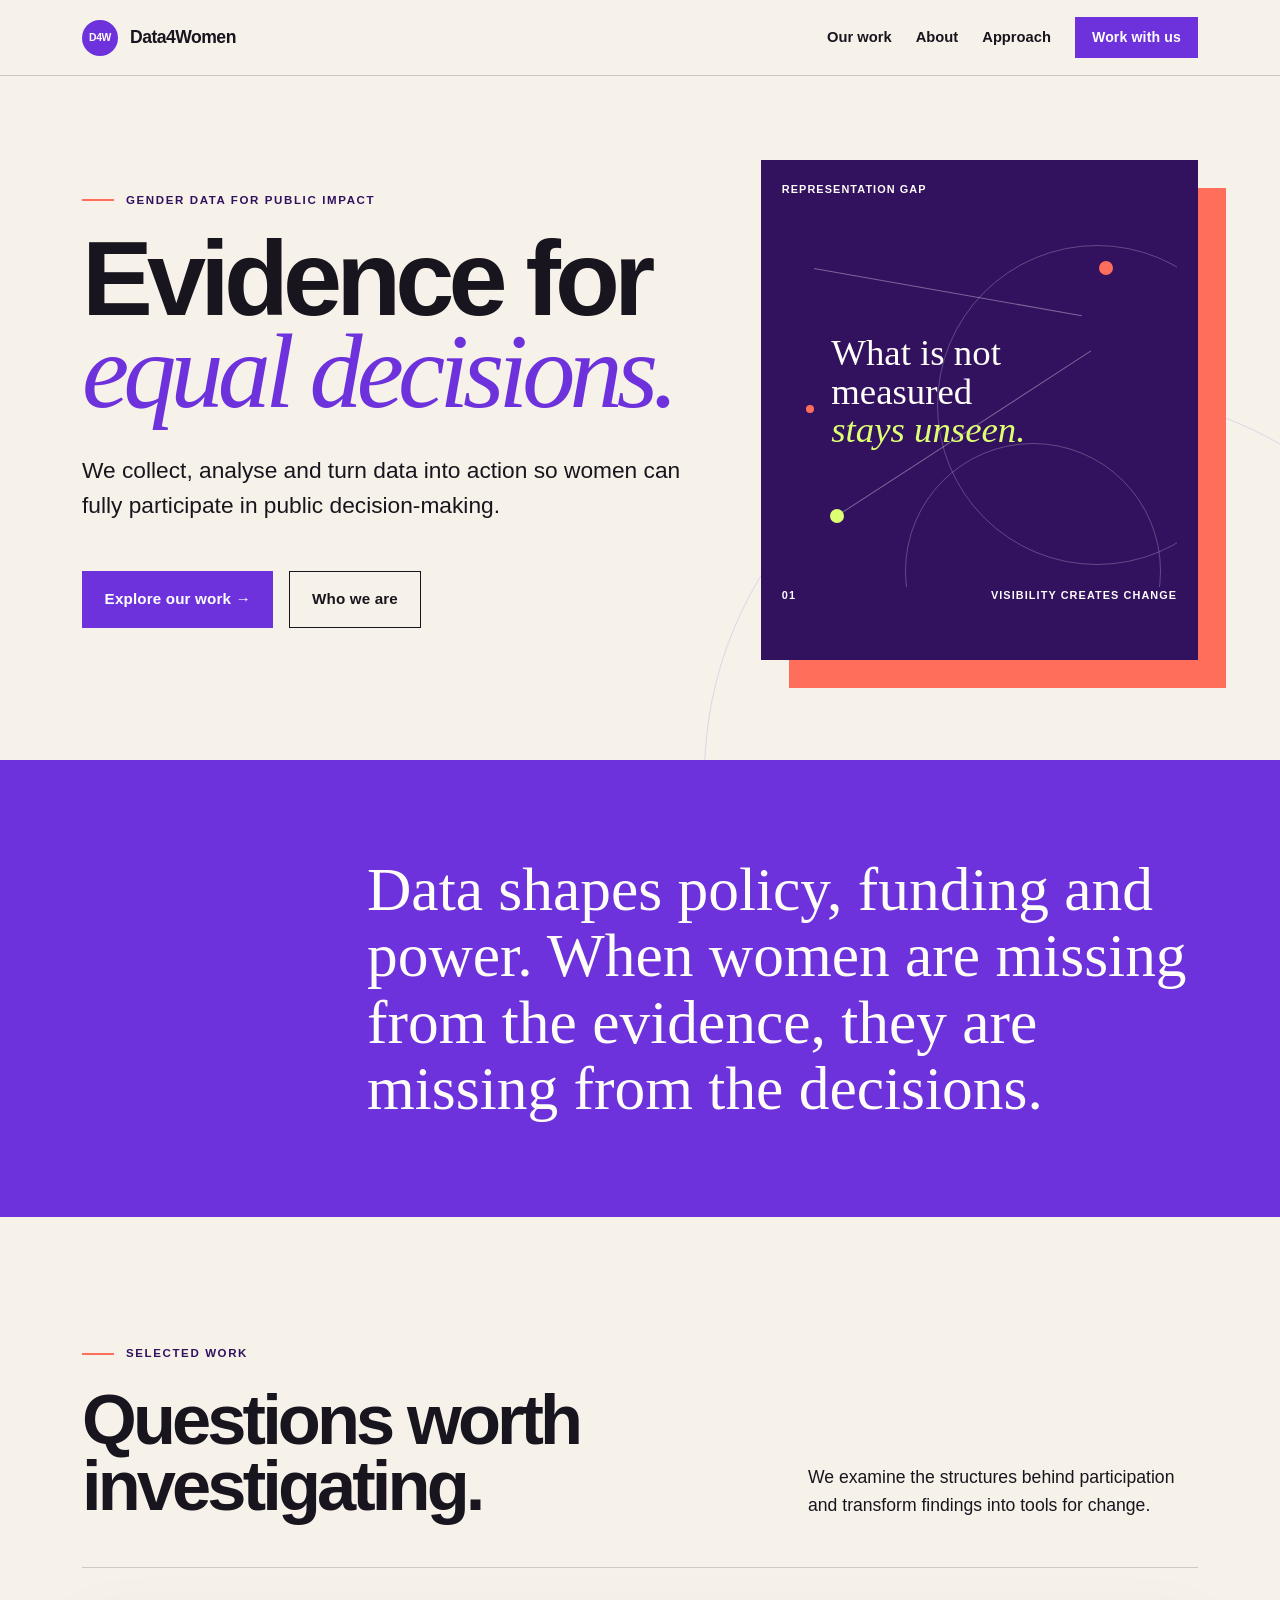
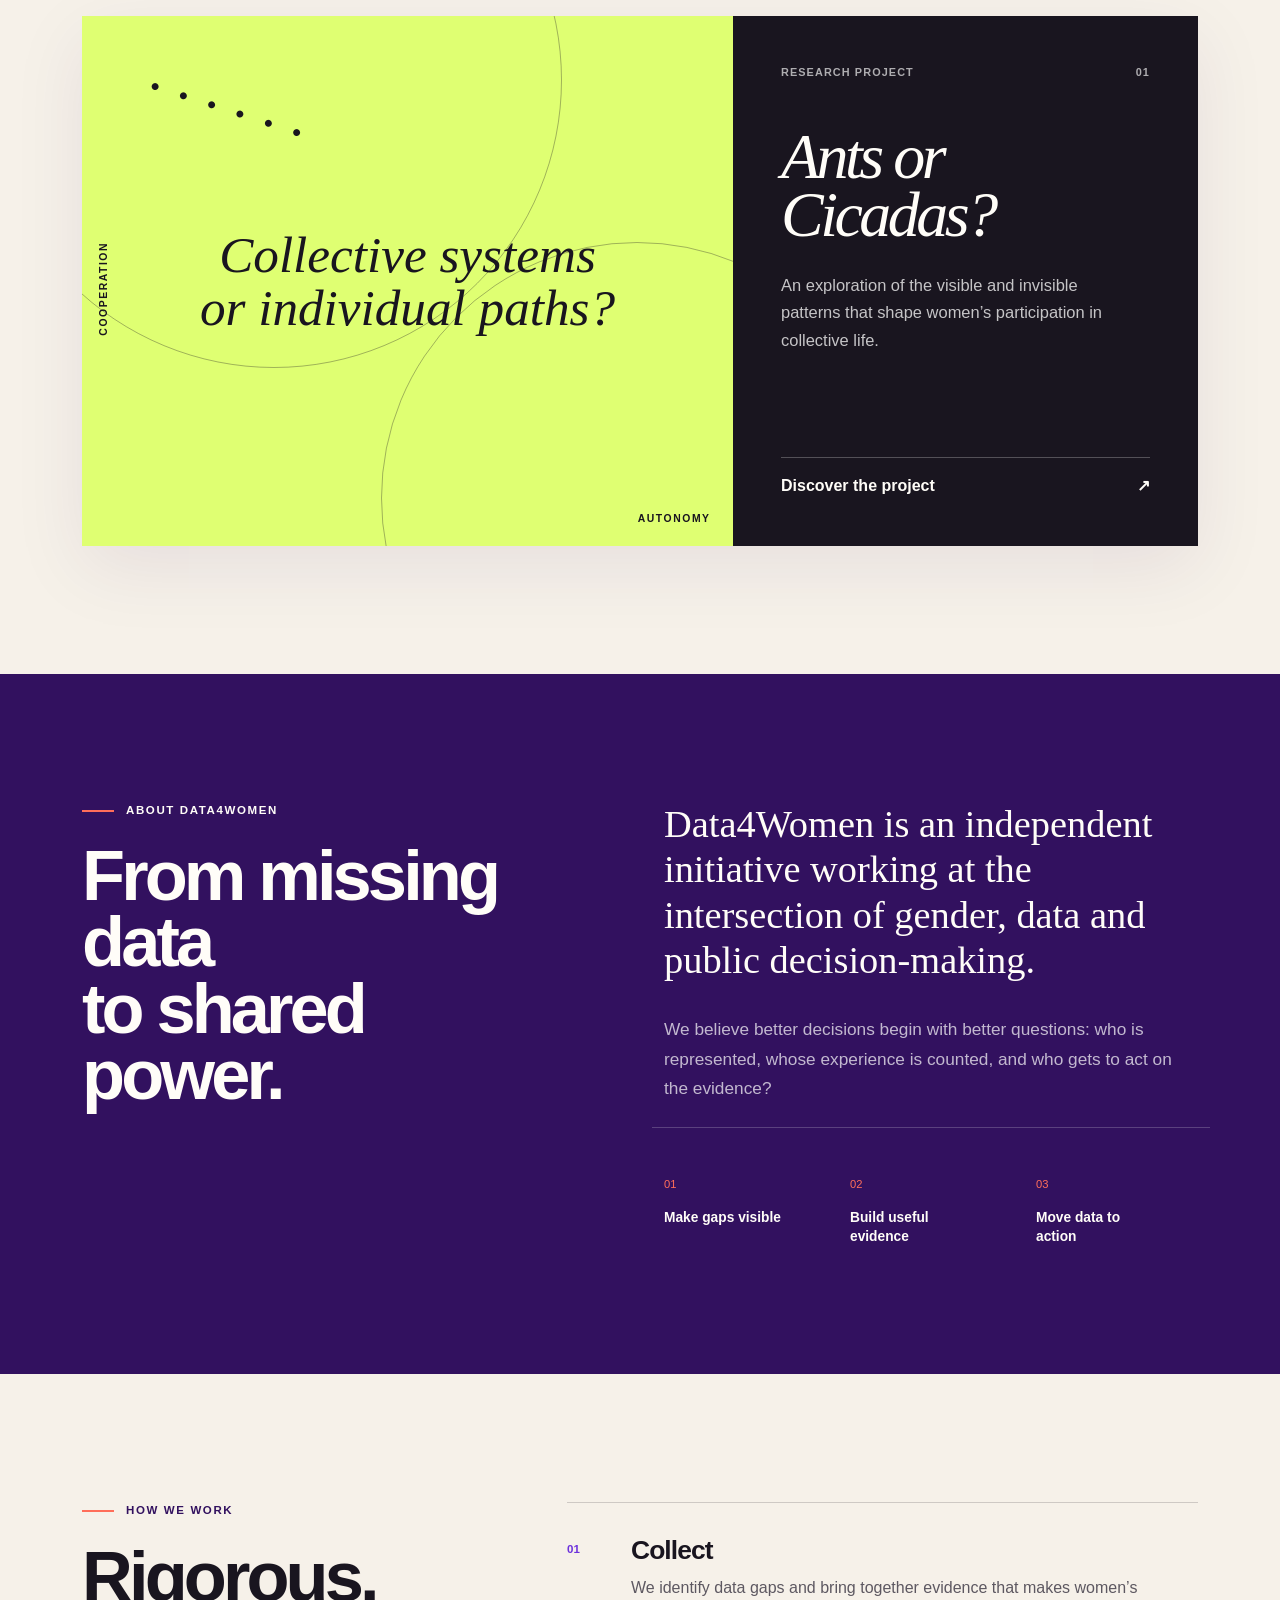
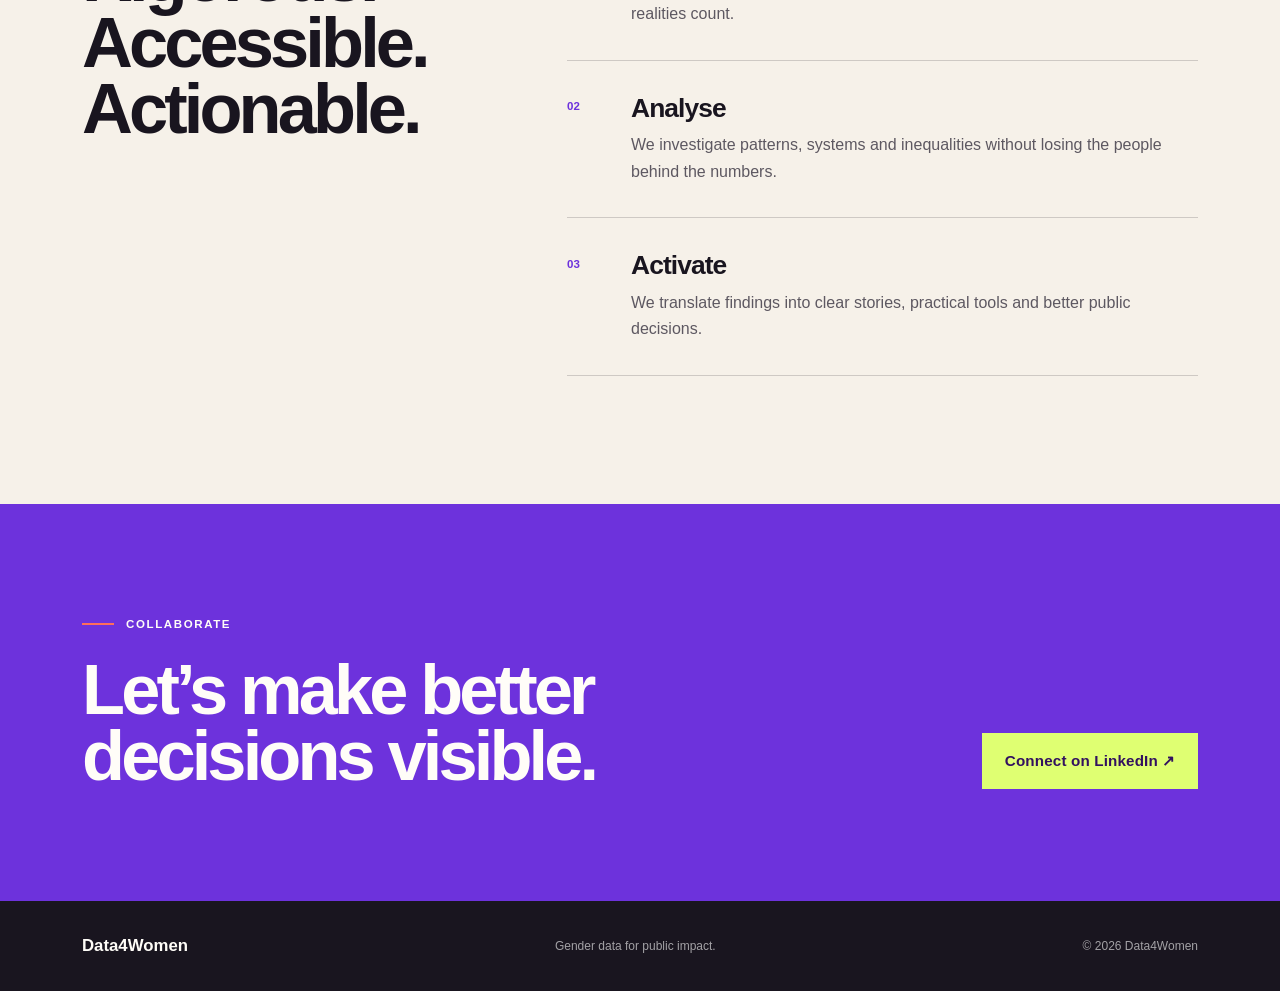
==== index.html @ 979af3fe "Build Data4Women website" ====
<!doctype html>
<html lang="en">
  <head>
    <meta charset="utf-8">
    <meta name="viewport" content="width=device-width, initial-scale=1">
    <meta name="description" content="Data4Women collects, analyses and turns data into action so women can fully participate in public decision-making.">
    <meta name="theme-color" content="#32115f">
    <meta property="og:title" content="Data4Women — Evidence for equal decisions">
    <meta property="og:description" content="We make gender data visible, useful and actionable.">
    <meta property="og:type" content="website">
    <meta property="og:url" content="https://data4women-org.github.io/">
    <title>Data4Women — Evidence for equal decisions</title>
    <link rel="preconnect" href="https://cdn.jsdelivr.net" crossorigin>
    <link href="https://cdn.jsdelivr.net/npm/bootstrap@5.3.8/dist/css/bootstrap.min.css" rel="stylesheet" integrity="sha384-sRIl4kxILFvY47J16cr9ZwB07vP4J8+LH7qKQnuqkuIAvNWLzeN8tE5YBujZqJLB" crossorigin="anonymous">
    <link rel="stylesheet" href="style.css">
  </head>
  <body>
    <a class="skip-link" href="#main-content">Skip to main content</a>

    <nav class="navbar navbar-expand-lg fixed-top" aria-label="Main navigation">
      <div class="container">
        <a class="navbar-brand" href="#top" aria-label="Data4Women home">
          <span class="brand-mark" aria-hidden="true">D4W</span>
          <span>Data4Women</span>
        </a>
        <button class="navbar-toggler" type="button" data-bs-toggle="collapse" data-bs-target="#mainNav" aria-controls="mainNav" aria-expanded="false" aria-label="Open navigation">
          <span class="navbar-toggler-icon"></span>
        </button>
        <div class="collapse navbar-collapse" id="mainNav">
          <ul class="navbar-nav ms-auto align-items-lg-center gap-lg-2">
            <li class="nav-item"><a class="nav-link" href="#work">Our work</a></li>
            <li class="nav-item"><a class="nav-link" href="#about">About</a></li>
            <li class="nav-item"><a class="nav-link" href="#approach">Approach</a></li>
            <li class="nav-item ms-lg-2"><a class="btn btn-primary btn-sm" href="#contact">Work with us</a></li>
          </ul>
        </div>
      </div>
    </nav>

    <main id="main-content">
      <header class="hero" id="top">
        <div class="container position-relative">
          <div class="row align-items-center g-5">
            <div class="col-lg-7">
              <p class="eyebrow mb-4"><span></span> Gender data for public impact</p>
              <h1>Evidence for<br><em>equal decisions.</em></h1>
              <p class="hero-copy">We collect, analyse and turn data into action so women can fully participate in public decision-making.</p>
              <div class="d-flex flex-column flex-sm-row gap-3 mt-5">
                <a class="btn btn-primary btn-lg" href="#work">Explore our work <span aria-hidden="true">→</span></a>
                <a class="btn btn-outline-dark btn-lg" href="#about">Who we are</a>
              </div>
            </div>
            <div class="col-lg-5" aria-hidden="true">
              <div class="data-card">
                <div class="data-card-label">Representation gap</div>
                <div class="chart-field">
                  <div class="orbit orbit-one"></div>
                  <div class="orbit orbit-two"></div>
                  <div class="data-dot dot-one"></div>
                  <div class="data-dot dot-two"></div>
                  <div class="data-dot dot-three"></div>
                  <div class="data-line line-one"></div>
                  <div class="data-line line-two"></div>
                  <div class="chart-message">What is not<br>measured<br><strong>stays unseen.</strong></div>
                </div>
                <div class="data-card-footer"><span>01</span><span>Visibility creates change</span></div>
              </div>
            </div>
          </div>
        </div>
      </header>

      <section class="statement" aria-label="Our purpose">
        <div class="container">
          <div class="row justify-content-end">
            <div class="col-lg-9">
              <p>Data shapes policy, funding and power. When women are missing from the evidence, they are missing from the decisions.</p>
            </div>
          </div>
        </div>
      </section>

      <section class="section-space" id="work">
        <div class="container">
          <div class="section-heading d-flex flex-column flex-md-row justify-content-between align-items-md-end gap-3">
            <div>
              <p class="eyebrow"><span></span> Selected work</p>
              <h2>Questions worth<br>investigating.</h2>
            </div>
            <p class="section-intro">We examine the structures behind participation and transform findings into tools for change.</p>
          </div>

          <article class="project-feature mt-5">
            <div class="row g-0 align-items-stretch">
              <div class="col-lg-7">
                <div class="project-visual h-100" aria-hidden="true">
                  <div class="ant-trail">
                    <span>•</span><span>•</span><span>•</span><span>•</span><span>•</span><span>•</span>
                  </div>
                  <div class="project-question">Collective systems<br>or individual paths?</div>
                  <div class="project-axis axis-y">cooperation</div>
                  <div class="project-axis axis-x">autonomy</div>
                </div>
              </div>
              <div class="col-lg-5">
                <div class="project-copy h-100">
                  <div>
                    <div class="d-flex justify-content-between align-items-center mb-5">
                      <span class="project-type">Research project</span>
                      <span class="project-number">01</span>
                    </div>
                    <h3>Ants or<br>Cicadas?</h3>
                    <p>An exploration of the visible and invisible patterns that shape women’s participation in collective life.</p>
                  </div>
                  <a class="text-link" href="projects/ants-or-cicadas.html">Discover the project <span aria-hidden="true">↗</span></a>
                </div>
              </div>
            </div>
          </article>
        </div>
      </section>

      <section class="about-section section-space" id="about">
        <div class="container">
          <div class="row g-5 align-items-start">
            <div class="col-lg-5">
              <p class="eyebrow eyebrow-light"><span></span> About Data4Women</p>
              <h2>From missing data<br>to shared power.</h2>
            </div>
            <div class="col-lg-6 offset-lg-1">
              <p class="about-lead">Data4Women is an independent initiative working at the intersection of gender, data and public decision-making.</p>
              <p>We believe better decisions begin with better questions: who is represented, whose experience is counted, and who gets to act on the evidence?</p>
              <div class="principles row g-4 mt-4">
                <div class="col-sm-4"><span>01</span><strong>Make gaps visible</strong></div>
                <div class="col-sm-4"><span>02</span><strong>Build useful evidence</strong></div>
                <div class="col-sm-4"><span>03</span><strong>Move data to action</strong></div>
              </div>
            </div>
          </div>
        </div>
      </section>

      <section class="section-space" id="approach">
        <div class="container">
          <div class="row g-5">
            <div class="col-lg-4">
              <p class="eyebrow"><span></span> How we work</p>
              <h2>Rigorous.<br>Accessible.<br>Actionable.</h2>
            </div>
            <div class="col-lg-7 offset-lg-1">
              <div class="approach-item">
                <span>01</span>
                <div><h3>Collect</h3><p>We identify data gaps and bring together evidence that makes women’s realities count.</p></div>
              </div>
              <div class="approach-item">
                <span>02</span>
                <div><h3>Analyse</h3><p>We investigate patterns, systems and inequalities without losing the people behind the numbers.</p></div>
              </div>
              <div class="approach-item">
                <span>03</span>
                <div><h3>Activate</h3><p>We translate findings into clear stories, practical tools and better public decisions.</p></div>
              </div>
            </div>
          </div>
        </div>
      </section>

      <section class="contact-section" id="contact">
        <div class="container">
          <div class="row align-items-end g-4">
            <div class="col-lg-8">
              <p class="eyebrow eyebrow-light"><span></span> Collaborate</p>
              <h2>Let’s make better<br>decisions visible.</h2>
            </div>
            <div class="col-lg-4 text-lg-end">
              <a class="btn btn-light btn-lg" href="https://www.linkedin.com/company/data4women" target="_blank" rel="noopener noreferrer">Connect on LinkedIn <span aria-hidden="true">↗</span></a>
            </div>
          </div>
        </div>
      </section>
    </main>

    <footer>
      <div class="container">
        <div class="d-flex flex-column flex-md-row justify-content-between align-items-md-center gap-3">
          <a class="footer-brand" href="#top">Data4Women</a>
          <p class="mb-0">Gender data for public impact.</p>
          <p class="mb-0">© <span id="year">2026</span> Data4Women</p>
        </div>
      </div>
    </footer>

    <script src="https://cdn.jsdelivr.net/npm/bootstrap@5.3.8/dist/js/bootstrap.bundle.min.js" integrity="sha384-FKyoEForCGlyvwx9Hj09JcYn3nv7wiPVlz7YYwJrWVcXK/BmnVDxM+D2scQbITxI" crossorigin="anonymous"></script>
    <script>
      document.getElementById('year').textContent = new Date().getFullYear();
      document.querySelectorAll('#mainNav .nav-link, #mainNav .btn').forEach((link) => {
        link.addEventListener('click', () => {
          const menu = document.getElementById('mainNav');
          const instance = bootstrap.Collapse.getInstance(menu);
          if (instance) instance.hide();
        });
      });
    </script>
  </body>
</html>
---- style.css ----
:root {
  --ink: #19151f;
  --paper: #f6f1e9;
  --white: #fffdf8;
  --violet: #6d32dc;
  --violet-dark: #32115f;
  --coral: #ff6e5a;
  --lime: #dfff72;
  --line: rgba(25, 21, 31, 0.18);
}

html { scroll-behavior: smooth; scroll-padding-top: 78px; }

body {
  margin: 0;
  color: var(--ink);
  background: var(--paper);
  font-family: Inter, "Helvetica Neue", Arial, sans-serif;
  -webkit-font-smoothing: antialiased;
}

::selection { color: var(--ink); background: var(--lime); }

.skip-link {
  position: fixed;
  z-index: 1100;
  top: -4rem;
  left: 1rem;
  padding: .75rem 1rem;
  color: var(--white);
  background: var(--ink);
  transition: top .2s ease;
}

.skip-link:focus { top: 1rem; }

.navbar {
  min-height: 76px;
  border-bottom: 1px solid var(--line);
  background: rgba(246, 241, 233, .94);
  backdrop-filter: blur(12px);
}

.navbar-brand {
  display: flex;
  align-items: center;
  gap: .75rem;
  color: var(--ink);
  font-size: 1.1rem;
  font-weight: 800;
  letter-spacing: -.03em;
}

.brand-mark {
  display: grid;
  width: 2.25rem;
  height: 2.25rem;
  place-items: center;
  color: var(--white);
  background: var(--violet);
  border-radius: 50%;
  font-size: .65rem;
  letter-spacing: -.04em;
}

.nav-link { color: var(--ink); font-size: .92rem; font-weight: 600; }
.nav-link:hover, .nav-link:focus { color: var(--violet); }

.btn {
  padding: .78rem 1.3rem;
  border-radius: 0;
  font-size: .88rem;
  font-weight: 750;
  letter-spacing: .01em;
}

.btn-sm { padding: .58rem 1rem; }
.btn-lg { padding: 1rem 1.35rem; font-size: .95rem; }
.btn-primary { --bs-btn-bg: var(--violet); --bs-btn-border-color: var(--violet); --bs-btn-hover-bg: var(--violet-dark); --bs-btn-hover-border-color: var(--violet-dark); --bs-btn-active-bg: var(--violet-dark); }
.btn-outline-dark { --bs-btn-color: var(--ink); --bs-btn-border-color: var(--ink); --bs-btn-hover-bg: var(--ink); }

.hero {
  position: relative;
  overflow: hidden;
  min-height: 760px;
  padding: 10rem 0 6rem;
}

.hero::before {
  position: absolute;
  right: -12rem;
  bottom: -25rem;
  width: 48rem;
  height: 48rem;
  border: 1px solid rgba(109, 50, 220, .16);
  border-radius: 50%;
  content: "";
}

.eyebrow {
  display: flex;
  align-items: center;
  gap: .75rem;
  margin-bottom: 1.5rem;
  color: var(--violet-dark);
  font-size: .72rem;
  font-weight: 800;
  letter-spacing: .14em;
  text-transform: uppercase;
}

.eyebrow span { width: 2rem; height: 2px; background: var(--coral); }
.eyebrow-light { color: var(--white); }

h1, h2, h3 { margin: 0; font-weight: 800; letter-spacing: -.055em; }
h1 { max-width: 850px; font-size: clamp(4rem, 8.3vw, 7.4rem); line-height: .87; }
h1 em { color: var(--violet); font-family: Georgia, "Times New Roman", serif; font-weight: 400; }
h2 { font-size: clamp(2.7rem, 5.5vw, 5rem); line-height: .94; }

.hero-copy { max-width: 650px; margin: 2.2rem 0 0; font-size: clamp(1.15rem, 2vw, 1.42rem); line-height: 1.55; }

.data-card {
  position: relative;
  max-width: 440px;
  min-height: 500px;
  margin-inline: auto;
  padding: 1.3rem;
  color: var(--white);
  background: var(--violet-dark);
  box-shadow: 28px 28px 0 var(--coral);
}

.data-card-label, .data-card-footer { display: flex; justify-content: space-between; font-size: .68rem; font-weight: 700; letter-spacing: .1em; text-transform: uppercase; }
.chart-field { position: relative; height: 390px; overflow: hidden; }
.chart-message { position: absolute; z-index: 3; top: 50%; left: 50%; width: 75%; transform: translate(-50%, -50%); font-family: Georgia, "Times New Roman", serif; font-size: 2.3rem; line-height: 1.05; }
.chart-message strong { color: var(--lime); font-weight: 400; font-style: italic; }
.orbit { position: absolute; border: 1px solid rgba(255,255,255,.24); border-radius: 50%; }
.orbit-one { top: 3rem; right: -5rem; width: 20rem; height: 20rem; }
.orbit-two { right: 1rem; bottom: -7rem; width: 16rem; height: 16rem; }
.data-dot { position: absolute; z-index: 2; width: 14px; height: 14px; border-radius: 50%; background: var(--coral); }
.dot-one { top: 4rem; right: 4rem; }
.dot-two { bottom: 4rem; left: 3rem; background: var(--lime); }
.dot-three { top: 13rem; left: 1.5rem; width: 8px; height: 8px; }
.data-line { position: absolute; height: 1px; transform-origin: left; background: rgba(255,255,255,.35); }
.line-one { top: 4.45rem; left: 2rem; width: 17rem; transform: rotate(10deg); }
.line-two { bottom: 4.4rem; left: 3.4rem; width: 19rem; transform: rotate(-33deg); }

.statement { padding: 6rem 0; color: var(--white); background: var(--violet); }
.statement p { margin: 0; font-family: Georgia, "Times New Roman", serif; font-size: clamp(2.2rem, 4.8vw, 4.5rem); line-height: 1.08; }
.section-space { padding: 8rem 0; }
.section-heading { padding-bottom: 3rem; border-bottom: 1px solid var(--line); }
.section-intro { max-width: 390px; margin: 0; font-size: 1.1rem; line-height: 1.6; }

.project-feature { overflow: hidden; background: var(--white); box-shadow: 0 22px 70px rgba(50, 17, 95, .08); }
.project-visual { position: relative; overflow: hidden; min-height: 530px; background: var(--lime); }
.project-visual::before, .project-visual::after { position: absolute; border: 1px solid rgba(25,21,31,.32); border-radius: 50%; content: ""; }
.project-visual::before { top: -14rem; left: -6rem; width: 36rem; height: 36rem; }
.project-visual::after { right: -10rem; bottom: -13rem; width: 32rem; height: 32rem; }
.project-question { position: absolute; z-index: 2; top: 50%; left: 50%; width: 80%; transform: translate(-50%, -50%); text-align: center; font-family: Georgia, "Times New Roman", serif; font-size: clamp(2.2rem, 4vw, 4rem); font-style: italic; line-height: 1.04; }
.ant-trail { position: absolute; z-index: 2; top: 14%; left: 10%; display: flex; gap: 1.3rem; transform: rotate(18deg); font-size: 1.6rem; }
.project-axis { position: absolute; z-index: 2; font-size: .65rem; font-weight: 800; letter-spacing: .15em; text-transform: uppercase; }
.axis-y { top: 50%; left: 1.4rem; transform: rotate(-90deg) translateX(-50%); transform-origin: left; }
.axis-x { right: 1.4rem; bottom: 1.2rem; }
.project-copy { display: flex; min-height: 530px; padding: 3rem; flex-direction: column; justify-content: space-between; color: var(--white); background: var(--ink); }
.project-type, .project-number { color: rgba(255,255,255,.65); font-size: .68rem; font-weight: 700; letter-spacing: .1em; text-transform: uppercase; }
.project-copy h3 { margin-bottom: 1.8rem; font-family: Georgia, "Times New Roman", serif; font-size: clamp(3rem, 5vw, 5rem); font-style: italic; font-weight: 400; line-height: .9; }
.project-copy p { max-width: 360px; color: rgba(255,255,255,.75); font-size: 1.03rem; line-height: 1.65; }
.text-link { display: flex; padding-top: 1rem; border-top: 1px solid rgba(255,255,255,.25); justify-content: space-between; color: var(--white); font-weight: 700; text-decoration: none; }
.text-link:hover { color: var(--lime); }

.about-section { color: var(--white); background: var(--violet-dark); }
.about-lead { margin-bottom: 2rem; color: var(--white); font-family: Georgia, "Times New Roman", serif; font-size: clamp(1.8rem, 3vw, 2.8rem); line-height: 1.18; }
.about-section .col-lg-6 > p:not(.about-lead) { max-width: 600px; color: rgba(255,255,255,.7); font-size: 1.08rem; line-height: 1.7; }
.principles { border-top: 1px solid rgba(255,255,255,.2); padding-top: 1.5rem; }
.principles span { display: block; margin-bottom: 1rem; color: var(--coral); font-size: .7rem; }
.principles strong { display: block; max-width: 120px; font-size: .86rem; line-height: 1.35; }

.approach-item { display: grid; padding: 2rem 0; border-top: 1px solid var(--line); grid-template-columns: 4rem 1fr; }
.approach-item:last-child { border-bottom: 1px solid var(--line); }
.approach-item > span { padding-top: .35rem; color: var(--violet); font-size: .72rem; font-weight: 800; }
.approach-item h3 { margin-bottom: .5rem; font-size: 1.65rem; letter-spacing: -.035em; }
.approach-item p { max-width: 560px; margin: 0; color: #5d5861; line-height: 1.65; }

.contact-section { padding: 7rem 0; color: var(--white); background: var(--violet); }
.contact-section .btn-light { --bs-btn-color: var(--violet-dark); --bs-btn-bg: var(--lime); --bs-btn-border-color: var(--lime); --bs-btn-hover-bg: var(--white); --bs-btn-hover-border-color: var(--white); }
footer { padding: 2rem 0; color: rgba(255,255,255,.6); background: var(--ink); font-size: .75rem; }
.footer-brand { color: var(--white); font-size: 1.05rem; font-weight: 800; text-decoration: none; }

@media (max-width: 991.98px) {
  .navbar-collapse { padding: 1rem 0 1.5rem; }
  .navbar-nav { align-items: stretch !important; }
  .hero { padding-top: 9rem; }
  .data-card { margin-top: 2rem; }
  .section-space { padding: 6rem 0; }
}

@media (max-width: 575.98px) {
  .hero { min-height: auto; padding: 8.5rem 0 5rem; }
  h1 { font-size: clamp(3.2rem, 17vw, 5rem); }
  .data-card { min-height: 420px; box-shadow: 14px 14px 0 var(--coral); }
  .chart-field { height: 315px; }
  .chart-message { font-size: 2rem; }
  .statement { padding: 4.5rem 0; }
  .section-space { padding: 5rem 0; }
  .project-visual, .project-copy { min-height: 440px; }
  .project-copy { padding: 2rem; }
  .approach-item { grid-template-columns: 3rem 1fr; }
  .contact-section { padding: 5rem 0; }
}

@media (prefers-reduced-motion: reduce) {
  html { scroll-behavior: auto; }
  *, *::before, *::after { scroll-behavior: auto !important; transition-duration: .01ms !important; }
}
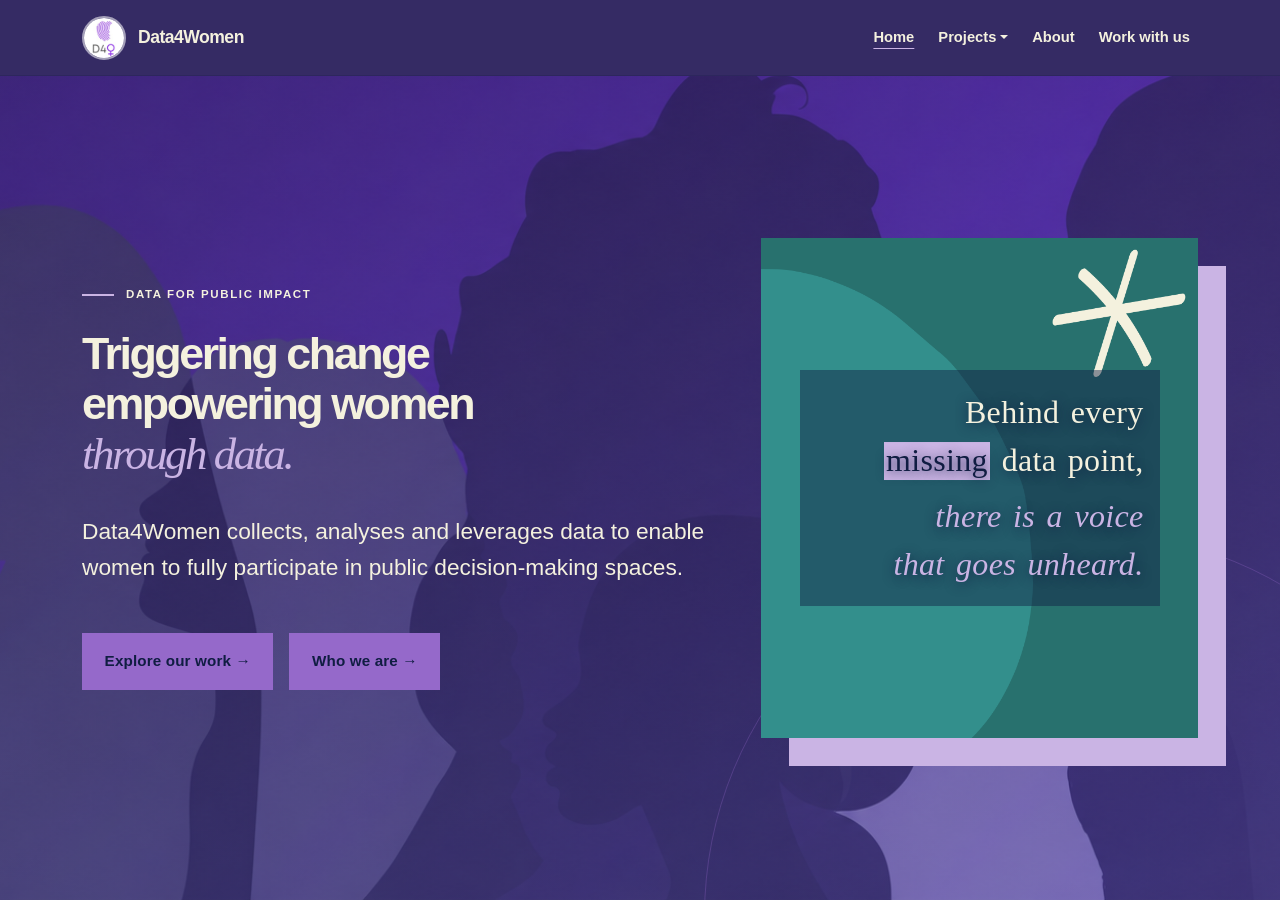
==== commit 5db22052: "website first version" ====
--- a/index.html
+++ b/index.html
@@ -4,23 +4,24 @@
     <meta charset="utf-8">
     <meta name="viewport" content="width=device-width, initial-scale=1">
     <meta name="description" content="Data4Women collects, analyses and turns data into action so women can fully participate in public decision-making.">
-    <meta name="theme-color" content="#32115f">
+    <meta name="theme-color" content="#28716e">
     <meta property="og:title" content="Data4Women — Evidence for equal decisions">
     <meta property="og:description" content="We make gender data visible, useful and actionable.">
     <meta property="og:type" content="website">
     <meta property="og:url" content="https://data4women-org.github.io/">
     <title>Data4Women — Evidence for equal decisions</title>
     <link rel="preconnect" href="https://cdn.jsdelivr.net" crossorigin>
+    <link rel="icon" href="assets/data4women_logo.jpeg" type="image/jpeg">
     <link href="https://cdn.jsdelivr.net/npm/bootstrap@5.3.8/dist/css/bootstrap.min.css" rel="stylesheet" integrity="sha384-sRIl4kxILFvY47J16cr9ZwB07vP4J8+LH7qKQnuqkuIAvNWLzeN8tE5YBujZqJLB" crossorigin="anonymous">
     <link rel="stylesheet" href="style.css">
   </head>
-  <body>
+  <body class="home-page">
     <a class="skip-link" href="#main-content">Skip to main content</a>
 
     <nav class="navbar navbar-expand-lg fixed-top" aria-label="Main navigation">
       <div class="container">
-        <a class="navbar-brand" href="#top" aria-label="Data4Women home">
-          <span class="brand-mark" aria-hidden="true">D4W</span>
+        <a class="navbar-brand" href="index.html" aria-label="Data4Women home">
+          <img class="brand-logo" src="assets/data4women_logo.jpeg" alt="" width="44" height="44">
           <span>Data4Women</span>
         </a>
         <button class="navbar-toggler" type="button" data-bs-toggle="collapse" data-bs-target="#mainNav" aria-controls="mainNav" aria-expanded="false" aria-label="Open navigation">
@@ -28,10 +29,13 @@
         </button>
         <div class="collapse navbar-collapse" id="mainNav">
           <ul class="navbar-nav ms-auto align-items-lg-center gap-lg-2">
-            <li class="nav-item"><a class="nav-link" href="#work">Our work</a></li>
-            <li class="nav-item"><a class="nav-link" href="#about">About</a></li>
-            <li class="nav-item"><a class="nav-link" href="#approach">Approach</a></li>
-            <li class="nav-item ms-lg-2"><a class="btn btn-primary btn-sm" href="#contact">Work with us</a></li>
+            <li class="nav-item"><a class="nav-link active" aria-current="page" href="index.html">Home</a></li>
+            <li class="nav-item dropdown">
+              <a class="nav-link dropdown-toggle" href="#" role="button" data-bs-toggle="dropdown" aria-expanded="false">Projects</a>
+              <ul class="dropdown-menu"><li><a class="dropdown-item" href="projects/ants-or-cicadas.html">Ants or Cicadas?</a></li><li><a class="dropdown-item" href="projects/municipales-2026.html">Municipales 2026</a></li></ul>
+            </li>
+            <li class="nav-item"><a class="nav-link" href="about.html">About</a></li>
+            <li class="nav-item"><a class="nav-link" href="https://www.linkedin.com/company/data4women" target="_blank" rel="noopener noreferrer">Work with us</a></li>
           </ul>
         </div>
       </div>
@@ -42,164 +46,35 @@
         <div class="container position-relative">
           <div class="row align-items-center g-5">
             <div class="col-lg-7">
-              <p class="eyebrow mb-4"><span></span> Gender data for public impact</p>
-              <h1>Evidence for<br><em>equal decisions.</em></h1>
-              <p class="hero-copy">We collect, analyse and turn data into action so women can fully participate in public decision-making.</p>
-              <div class="d-flex flex-column flex-sm-row gap-3 mt-5">
-                <a class="btn btn-primary btn-lg" href="#work">Explore our work <span aria-hidden="true">→</span></a>
-                <a class="btn btn-outline-dark btn-lg" href="#about">Who we are</a>
+              <p class="eyebrow mb-4"><span></span> Data for public impact</p>
+              <h1>Triggering change<br>empowering women<br><em>through data.</em></h1>
+              <p class="hero-copy">Data4Women collects, analyses and leverages data to enable women to fully participate in public decision-making spaces.</p>
+              <div class="hero-actions d-flex flex-column flex-sm-row gap-3 mt-5">
+                <a class="btn btn-primary btn-lg" href="projects/ants-or-cicadas.html">Explore our work <span aria-hidden="true">→</span></a>
+                <a class="btn btn-primary btn-lg" href="about.html">Who we are <span aria-hidden="true">→</span></a>
               </div>
             </div>
-            <div class="col-lg-5" aria-hidden="true">
+            <div class="col-lg-5 hero-visual" aria-hidden="true">
               <div class="data-card">
-                <div class="data-card-label">Representation gap</div>
+                <!-- <div class="data-card-label">Representation gap</div> -->
                 <div class="chart-field">
-                  <div class="orbit orbit-one"></div>
+                  <!-- <div class="orbit orbit-one"></div>
                   <div class="orbit orbit-two"></div>
                   <div class="data-dot dot-one"></div>
                   <div class="data-dot dot-two"></div>
                   <div class="data-dot dot-three"></div>
                   <div class="data-line line-one"></div>
-                  <div class="data-line line-two"></div>
-                  <div class="chart-message">What is not<br>measured<br><strong>stays unseen.</strong></div>
+                  <div class="data-line line-two"></div>-->
+                  <div class="chart-message" aria-label="Behind every missing data point, there is a voice that goes unheard."><span class="chart-message-line" aria-hidden="true">Behind every</span><span class="chart-message-line" aria-hidden="true"><span class="text-selection">missing</span> data point,</span><strong class="chart-message-line chart-message-accent-start" aria-hidden="true">there is a voice</strong><strong class="chart-message-line" aria-hidden="true">that goes unheard.</strong></div>
                 </div>
-                <div class="data-card-footer"><span>01</span><span>Visibility creates change</span></div>
+                <!-- <div class="data-card-footer"><span>01</span><span>Visibility creates change</span></div> -->
               </div>
             </div>
           </div>
         </div>
       </header>
-
-      <section class="statement" aria-label="Our purpose">
-        <div class="container">
-          <div class="row justify-content-end">
-            <div class="col-lg-9">
-              <p>Data shapes policy, funding and power. When women are missing from the evidence, they are missing from the decisions.</p>
-            </div>
-          </div>
-        </div>
-      </section>
-
-      <section class="section-space" id="work">
-        <div class="container">
-          <div class="section-heading d-flex flex-column flex-md-row justify-content-between align-items-md-end gap-3">
-            <div>
-              <p class="eyebrow"><span></span> Selected work</p>
-              <h2>Questions worth<br>investigating.</h2>
-            </div>
-            <p class="section-intro">We examine the structures behind participation and transform findings into tools for change.</p>
-          </div>
-
-          <article class="project-feature mt-5">
-            <div class="row g-0 align-items-stretch">
-              <div class="col-lg-7">
-                <div class="project-visual h-100" aria-hidden="true">
-                  <div class="ant-trail">
-                    <span>•</span><span>•</span><span>•</span><span>•</span><span>•</span><span>•</span>
-                  </div>
-                  <div class="project-question">Collective systems<br>or individual paths?</div>
-                  <div class="project-axis axis-y">cooperation</div>
-                  <div class="project-axis axis-x">autonomy</div>
-                </div>
-              </div>
-              <div class="col-lg-5">
-                <div class="project-copy h-100">
-                  <div>
-                    <div class="d-flex justify-content-between align-items-center mb-5">
-                      <span class="project-type">Research project</span>
-                      <span class="project-number">01</span>
-                    </div>
-                    <h3>Ants or<br>Cicadas?</h3>
-                    <p>An exploration of the visible and invisible patterns that shape women’s participation in collective life.</p>
-                  </div>
-                  <a class="text-link" href="projects/ants-or-cicadas.html">Discover the project <span aria-hidden="true">↗</span></a>
-                </div>
-              </div>
-            </div>
-          </article>
-        </div>
-      </section>
-
-      <section class="about-section section-space" id="about">
-        <div class="container">
-          <div class="row g-5 align-items-start">
-            <div class="col-lg-5">
-              <p class="eyebrow eyebrow-light"><span></span> About Data4Women</p>
-              <h2>From missing data<br>to shared power.</h2>
-            </div>
-            <div class="col-lg-6 offset-lg-1">
-              <p class="about-lead">Data4Women is an independent initiative working at the intersection of gender, data and public decision-making.</p>
-              <p>We believe better decisions begin with better questions: who is represented, whose experience is counted, and who gets to act on the evidence?</p>
-              <div class="principles row g-4 mt-4">
-                <div class="col-sm-4"><span>01</span><strong>Make gaps visible</strong></div>
-                <div class="col-sm-4"><span>02</span><strong>Build useful evidence</strong></div>
-                <div class="col-sm-4"><span>03</span><strong>Move data to action</strong></div>
-              </div>
-            </div>
-          </div>
-        </div>
-      </section>
-
-      <section class="section-space" id="approach">
-        <div class="container">
-          <div class="row g-5">
-            <div class="col-lg-4">
-              <p class="eyebrow"><span></span> How we work</p>
-              <h2>Rigorous.<br>Accessible.<br>Actionable.</h2>
-            </div>
-            <div class="col-lg-7 offset-lg-1">
-              <div class="approach-item">
-                <span>01</span>
-                <div><h3>Collect</h3><p>We identify data gaps and bring together evidence that makes women’s realities count.</p></div>
-              </div>
-              <div class="approach-item">
-                <span>02</span>
-                <div><h3>Analyse</h3><p>We investigate patterns, systems and inequalities without losing the people behind the numbers.</p></div>
-              </div>
-              <div class="approach-item">
-                <span>03</span>
-                <div><h3>Activate</h3><p>We translate findings into clear stories, practical tools and better public decisions.</p></div>
-              </div>
-            </div>
-          </div>
-        </div>
-      </section>
-
-      <section class="contact-section" id="contact">
-        <div class="container">
-          <div class="row align-items-end g-4">
-            <div class="col-lg-8">
-              <p class="eyebrow eyebrow-light"><span></span> Collaborate</p>
-              <h2>Let’s make better<br>decisions visible.</h2>
-            </div>
-            <div class="col-lg-4 text-lg-end">
-              <a class="btn btn-light btn-lg" href="https://www.linkedin.com/company/data4women" target="_blank" rel="noopener noreferrer">Connect on LinkedIn <span aria-hidden="true">↗</span></a>
-            </div>
-          </div>
-        </div>
-      </section>
     </main>
 
-    <footer>
-      <div class="container">
-        <div class="d-flex flex-column flex-md-row justify-content-between align-items-md-center gap-3">
-          <a class="footer-brand" href="#top">Data4Women</a>
-          <p class="mb-0">Gender data for public impact.</p>
-          <p class="mb-0">© <span id="year">2026</span> Data4Women</p>
-        </div>
-      </div>
-    </footer>
-
     <script src="https://cdn.jsdelivr.net/npm/bootstrap@5.3.8/dist/js/bootstrap.bundle.min.js" integrity="sha384-FKyoEForCGlyvwx9Hj09JcYn3nv7wiPVlz7YYwJrWVcXK/BmnVDxM+D2scQbITxI" crossorigin="anonymous"></script>
-    <script>
-      document.getElementById('year').textContent = new Date().getFullYear();
-      document.querySelectorAll('#mainNav .nav-link, #mainNav .btn').forEach((link) => {
-        link.addEventListener('click', () => {
-          const menu = document.getElementById('mainNav');
-          const instance = bootstrap.Collapse.getInstance(menu);
-          if (instance) instance.hide();
-        });
-      });
-    </script>
   </body>
 </html>
--- a/style.css
+++ b/style.css
@@ -1,12 +1,13 @@
 :root {
-  --ink: #19151f;
-  --paper: #f6f1e9;
-  --white: #fffdf8;
-  --violet: #6d32dc;
-  --violet-dark: #32115f;
-  --coral: #ff6e5a;
-  --lime: #dfff72;
-  --line: rgba(25, 21, 31, 0.18);
+  --ink: #101d42;
+  --paper: #28716e;
+  --white: #f4f1de;
+  --violet: #9569ca;
+  --violet-dark: #352B64;
+  --coral: #cab4e4;
+  --lightgreen: #338f8c;
+  --lime: #28716e;
+  --line: rgba(16, 29, 66, 0.2);
 }
 
 html { scroll-behavior: smooth; scroll-padding-top: 78px; }
@@ -19,7 +20,21 @@
   -webkit-font-smoothing: antialiased;
 }
 
-::selection { color: var(--ink); background: var(--lime); }
+.home-page {
+  height: 100svh;
+  overflow: hidden;
+}
+
+.home-page main { height: 100svh; }
+.home-page .hero {
+  display: flex;
+  height: 100svh;
+  min-height: 0;
+  padding: 6.75rem 0 2rem;
+  align-items: center;
+}
+
+::selection { color: var(--ink); background: var(--coral); }
 
 .skip-link {
   position: fixed;
@@ -37,7 +52,7 @@
 .navbar {
   min-height: 76px;
   border-bottom: 1px solid var(--line);
-  background: rgba(246, 241, 233, .94);
+  background: var(--violet-dark);
   backdrop-filter: blur(12px);
 }
 
@@ -45,26 +60,29 @@
   display: flex;
   align-items: center;
   gap: .75rem;
-  color: var(--ink);
+  color: var(--white);
   font-size: 1.1rem;
   font-weight: 800;
   letter-spacing: -.03em;
 }
 
-.brand-mark {
-  display: grid;
-  width: 2.25rem;
-  height: 2.25rem;
-  place-items: center;
-  color: var(--white);
-  background: var(--violet);
+.brand-logo {
+  width: 2.75rem;
+  height: 2.75rem;
+  border: 2px solid rgba(255,255,255,.55);
   border-radius: 50%;
-  font-size: .65rem;
-  letter-spacing: -.04em;
-}
-
-.nav-link { color: var(--ink); font-size: .92rem; font-weight: 600; }
-.nav-link:hover, .nav-link:focus { color: var(--violet); }
+  object-fit: cover;
+}
+
+.navbar-brand:hover, .navbar-brand:focus { color: var(--white); }
+.nav-link { color: var(--white); font-size: .92rem; font-weight: 600; }
+.nav-link:hover, .nav-link:focus { color: var(--coral); }
+.nav-link.active { color: var(--white) !important; text-decoration: underline; text-decoration-color: var(--coral); text-underline-offset: .35rem; }
+.navbar-toggler { border-color: rgba(255,255,255,.55); }
+.navbar-toggler-icon { filter: brightness(0) invert(1); }
+.dropdown-menu { padding: .5rem; border: 1px solid var(--line); border-radius: 0; background: var(--white); box-shadow: 0 12px 30px rgba(73,40,113,.12); }
+.dropdown-item { padding: .65rem .8rem; color: var(--ink); font-size: .88rem; font-weight: 650; }
+.dropdown-item:hover, .dropdown-item:focus { color: var(--white); background: var(--violet-dark); }
 
 .btn {
   padding: .78rem 1.3rem;
@@ -76,7 +94,7 @@
 
 .btn-sm { padding: .58rem 1rem; }
 .btn-lg { padding: 1rem 1.35rem; font-size: .95rem; }
-.btn-primary { --bs-btn-bg: var(--violet); --bs-btn-border-color: var(--violet); --bs-btn-hover-bg: var(--violet-dark); --bs-btn-hover-border-color: var(--violet-dark); --bs-btn-active-bg: var(--violet-dark); }
+.btn-primary { --bs-btn-color: var(--ink); --bs-btn-bg: var(--violet); --bs-btn-border-color: var(--violet); --bs-btn-hover-color: var(--white); --bs-btn-hover-bg: var(--violet-dark); --bs-btn-hover-border-color: var(--violet-dark); --bs-btn-active-bg: var(--violet-dark); }
 .btn-outline-dark { --bs-btn-color: var(--ink); --bs-btn-border-color: var(--ink); --bs-btn-hover-bg: var(--ink); }
 
 .hero {
@@ -85,6 +103,19 @@
   min-height: 760px;
   padding: 10rem 0 6rem;
 }
+
+.home-page .hero {
+  color: var(--white);
+  background-color: var(--violet-dark);
+  background-image: linear-gradient(rgba(16,29,66,.24), rgba(40,113,110,.18)), url("assets/Fond-enhanced.png");
+  background-position: center;
+  background-size: cover;
+}
+.home-page .eyebrow { color: var(--white); }
+.home-page h1 { max-width: 650px; font-size: clamp(2.2rem, 3.6vw, 2.8rem); line-height: 1.12; }
+.home-page h1 em { color: var(--coral); }
+.hero-title-line { display: block; width: 100%; text-align: justify; text-align-last: justify; }
+.home-page .btn-outline-dark { --bs-btn-color: var(--white); --bs-btn-border-color: var(--white); --bs-btn-hover-color: var(--ink); --bs-btn-hover-bg: var(--coral); --bs-btn-hover-border-color: var(--coral); }
 
 .hero::before {
   position: absolute;
@@ -92,7 +123,7 @@
   bottom: -25rem;
   width: 48rem;
   height: 48rem;
-  border: 1px solid rgba(109, 50, 220, .16);
+  border: 1px solid rgba(149, 105, 202, .3);
   border-radius: 50%;
   content: "";
 }
@@ -126,24 +157,53 @@
   margin-inline: auto;
   padding: 1.3rem;
   color: var(--white);
-  background: var(--violet-dark);
+  background-color: var(--paper);
+  background-image: url("assets/card3.png");
+  background-position: center;
+  background-size: cover;
   box-shadow: 28px 28px 0 var(--coral);
 }
 
 .data-card-label, .data-card-footer { display: flex; justify-content: space-between; font-size: .68rem; font-weight: 700; letter-spacing: .1em; text-transform: uppercase; }
-.chart-field { position: relative; height: 390px; overflow: hidden; }
-.chart-message { position: absolute; z-index: 3; top: 50%; left: 50%; width: 75%; transform: translate(-50%, -50%); font-family: Georgia, "Times New Roman", serif; font-size: 2.3rem; line-height: 1.05; }
-.chart-message strong { color: var(--lime); font-weight: 400; font-style: italic; }
+.chart-field { position: static; height: 390px; overflow: hidden; }
+.chart-message {
+  position: absolute;
+  z-index: 3;
+  top: 50%;
+  left: 50%;
+  width: 86%;
+  max-width: 360px;
+  padding: 1.15rem 1rem;
+  transform: translate(-50%, -50%);
+  color: var(--white);
+  background: rgba(16,29,66,.46);
+  font-family: Georgia, "Times New Roman", serif;
+  font-size: clamp(2rem, 2vw, 4rem);
+  line-height: 1.5;
+  letter-spacing: .01em;
+  word-spacing: .1em;
+  text-align: center;
+  text-shadow: 0 2px 12px rgba(16,29,66,.85);
+}
+.chart-message strong { color: var(--coral); font-weight: 400; font-style: italic; }
+.chart-message-line { display: block; width: 100%; text-align: right; }
+.text-selection {
+  padding: 0 .07em .04em;
+  color: var(--ink);
+  background: var(--coral);
+}
+.chart-message-accent-start { margin-top: .45rem; }
 .orbit { position: absolute; border: 1px solid rgba(255,255,255,.24); border-radius: 50%; }
-.orbit-one { top: 3rem; right: -5rem; width: 20rem; height: 20rem; }
+/*.orbit-one { top: 3rem; right: -5rem; width: 20rem; height: 20rem; }
+/*.orbit-one { top: 3rem; right: -5rem; width: 20rem; height: 20rem; }
 .orbit-two { right: 1rem; bottom: -7rem; width: 16rem; height: 16rem; }
 .data-dot { position: absolute; z-index: 2; width: 14px; height: 14px; border-radius: 50%; background: var(--coral); }
 .dot-one { top: 4rem; right: 4rem; }
-.dot-two { bottom: 4rem; left: 3rem; background: var(--lime); }
-.dot-three { top: 13rem; left: 1.5rem; width: 8px; height: 8px; }
+.dot-two { bottom: 4rem; right: 3rem; background: var(--coral); }
+.dot-three { top: 1rem; right: 1.5rem; width: 8px; height: 8px; }
 .data-line { position: absolute; height: 1px; transform-origin: left; background: rgba(255,255,255,.35); }
 .line-one { top: 4.45rem; left: 2rem; width: 17rem; transform: rotate(10deg); }
-.line-two { bottom: 4.4rem; left: 3.4rem; width: 19rem; transform: rotate(-33deg); }
+.line-two { bottom: 4.4rem; left: 3.4rem; width: 19rem; transform: rotate(-33deg); }*/
 
 .statement { padding: 6rem 0; color: var(--white); background: var(--violet); }
 .statement p { margin: 0; font-family: Georgia, "Times New Roman", serif; font-size: clamp(2.2rem, 4.8vw, 4.5rem); line-height: 1.08; }
@@ -151,9 +211,9 @@
 .section-heading { padding-bottom: 3rem; border-bottom: 1px solid var(--line); }
 .section-intro { max-width: 390px; margin: 0; font-size: 1.1rem; line-height: 1.6; }
 
-.project-feature { overflow: hidden; background: var(--white); box-shadow: 0 22px 70px rgba(50, 17, 95, .08); }
+.project-feature { overflow: hidden; background: var(--white); box-shadow: 0 22px 70px rgba(73, 40, 113, .14); }
 .project-visual { position: relative; overflow: hidden; min-height: 530px; background: var(--lime); }
-.project-visual::before, .project-visual::after { position: absolute; border: 1px solid rgba(25,21,31,.32); border-radius: 50%; content: ""; }
+.project-visual::before, .project-visual::after { position: absolute; border: 1px solid rgba(16,29,66,.32); border-radius: 50%; content: ""; }
 .project-visual::before { top: -14rem; left: -6rem; width: 36rem; height: 36rem; }
 .project-visual::after { right: -10rem; bottom: -13rem; width: 32rem; height: 32rem; }
 .project-question { position: absolute; z-index: 2; top: 50%; left: 50%; width: 80%; transform: translate(-50%, -50%); text-align: center; font-family: Georgia, "Times New Roman", serif; font-size: clamp(2.2rem, 4vw, 4rem); font-style: italic; line-height: 1.04; }
@@ -166,7 +226,7 @@
 .project-copy h3 { margin-bottom: 1.8rem; font-family: Georgia, "Times New Roman", serif; font-size: clamp(3rem, 5vw, 5rem); font-style: italic; font-weight: 400; line-height: .9; }
 .project-copy p { max-width: 360px; color: rgba(255,255,255,.75); font-size: 1.03rem; line-height: 1.65; }
 .text-link { display: flex; padding-top: 1rem; border-top: 1px solid rgba(255,255,255,.25); justify-content: space-between; color: var(--white); font-weight: 700; text-decoration: none; }
-.text-link:hover { color: var(--lime); }
+.text-link:hover { color: var(--coral); }
 
 .about-section { color: var(--white); background: var(--violet-dark); }
 .about-lead { margin-bottom: 2rem; color: var(--white); font-family: Georgia, "Times New Roman", serif; font-size: clamp(1.8rem, 3vw, 2.8rem); line-height: 1.18; }
@@ -179,12 +239,72 @@
 .approach-item:last-child { border-bottom: 1px solid var(--line); }
 .approach-item > span { padding-top: .35rem; color: var(--violet); font-size: .72rem; font-weight: 800; }
 .approach-item h3 { margin-bottom: .5rem; font-size: 1.65rem; letter-spacing: -.035em; }
-.approach-item p { max-width: 560px; margin: 0; color: #5d5861; line-height: 1.65; }
+.approach-item p { max-width: 560px; margin: 0; color: rgba(16,29,66,.72); line-height: 1.65; }
 
 .contact-section { padding: 7rem 0; color: var(--white); background: var(--violet); }
-.contact-section .btn-light { --bs-btn-color: var(--violet-dark); --bs-btn-bg: var(--lime); --bs-btn-border-color: var(--lime); --bs-btn-hover-bg: var(--white); --bs-btn-hover-border-color: var(--white); }
+.contact-section .btn-light { --bs-btn-color: var(--ink); --bs-btn-bg: var(--coral); --bs-btn-border-color: var(--coral); --bs-btn-hover-bg: var(--white); --bs-btn-hover-border-color: var(--white); }
 footer { padding: 2rem 0; color: rgba(255,255,255,.6); background: var(--ink); font-size: .75rem; }
 .footer-brand { color: var(--white); font-size: 1.05rem; font-weight: 800; text-decoration: none; }
+
+.inner-hero { padding: 11rem 0 6rem; border-bottom: 0; color: var(--white); }
+.inner-hero .eyebrow { color: var(--white); }
+.inner-hero h1 em { color: var(--coral); }
+.inner-hero h1 { max-width: 980px; font-size: clamp(3.8rem, 8vw, 7rem); }
+.about-title-prefix { display: inline-block; font-size: .6em; letter-spacing: -.035em; }
+.inner-hero .lead { max-width: 760px; margin-top: 2rem; font-size: clamp(1.2rem, 2.2vw, 1.55rem); line-height: 1.55; }
+.about-intro { display: grid; grid-template-columns: minmax(0, 2fr) minmax(240px, .8fr); gap: clamp(2rem, 5vw, 5rem); align-items: center; }
+.about-copy { max-width: 980px; }
+.about-sign { display: flex; justify-content: center; }
+.about-sign img { display: block; width: 100%; max-width: 380px; height: auto; }
+.page-content { padding: 7rem 0; color: var(--white); }
+.page-intro { font-family: Georgia, "Times New Roman", serif; font-size: clamp(1.8rem, 3vw, 3rem); line-height: 1.2; }
+.page-card { height: 100%; padding: 2rem; border-top: 3px solid var(--coral); color: var(--ink); background: var(--white); }
+.page-card span { display: block; margin-bottom: 2.5rem; color: var(--violet); font-size: .7rem; font-weight: 800; }
+.page-card h2 { margin-bottom: 1rem; font-size: 1.65rem; letter-spacing: -.035em; }
+.page-card p { margin: 0; color: rgba(16,29,66,.72); line-height: 1.65; }
+.timeline-block { margin-top: 4rem; padding-top: 0; border-top: 0; }
+.timeline-heading { margin-bottom: 3rem; }
+.timeline {
+  position: relative;
+  display: grid;
+  margin: 0;
+  padding: 0;
+  grid-template-columns: repeat(4, 1fr);
+  gap: 2rem;
+  list-style: none;
+}
+.timeline::before {
+  position: absolute;
+  top: 1.35rem;
+  right: 12.5%;
+  left: 12.5%;
+  height: 2px;
+  background: rgba(255,255,255,.45);
+  content: "";
+}
+.timeline li { position: relative; }
+.timeline-marker {
+  position: relative;
+  z-index: 1;
+  display: grid;
+  width: 2.75rem;
+  height: 2.75rem;
+  margin: 0 auto 2rem;
+  place-items: center;
+  border: 2px solid var(--white);
+  border-radius: 50%;
+  color: var(--ink);
+  background: var(--coral);
+  font-size: .68rem;
+  font-weight: 850;
+}
+.timeline h3 { margin-bottom: .8rem; font-size: 1.35rem; letter-spacing: -.035em; }
+.timeline p { max-width: 250px; margin: 0; color: rgba(255,255,255,.78); line-height: 1.6; }
+.timeline-content { text-align: center; }
+.timeline-content p { margin-inline: auto; }
+.next-page { padding: 4rem 0; color: var(--white); background: var(--violet-dark); }
+.next-page a { display: flex; align-items: center; justify-content: space-between; color: var(--white); font-family: Georgia, "Times New Roman", serif; font-size: clamp(2rem, 4vw, 4rem); text-decoration: none; }
+.next-page a:hover { color: var(--coral); }
 
 @media (max-width: 991.98px) {
   .navbar-collapse { padding: 1rem 0 1.5rem; }
@@ -192,6 +312,11 @@
   .hero { padding-top: 9rem; }
   .data-card { margin-top: 2rem; }
   .section-space { padding: 6rem 0; }
+  .home-page .hero { padding: 6.5rem 0 1.5rem; }
+  .home-page .hero-visual { display: none; }
+  .home-page .hero .col-lg-7 { width: 100%; }
+  .about-intro { grid-template-columns: minmax(0, 1fr) minmax(180px, .42fr); gap: 2rem; }
+  .about-sign img { max-width: 260px; }
 }
 
 @media (max-width: 575.98px) {
@@ -199,13 +324,36 @@
   h1 { font-size: clamp(3.2rem, 17vw, 5rem); }
   .data-card { min-height: 420px; box-shadow: 14px 14px 0 var(--coral); }
   .chart-field { height: 315px; }
-  .chart-message { font-size: 2rem; }
+  .chart-message { font-size: 1rem; }
   .statement { padding: 4.5rem 0; }
   .section-space { padding: 5rem 0; }
   .project-visual, .project-copy { min-height: 440px; }
   .project-copy { padding: 2rem; }
   .approach-item { grid-template-columns: 3rem 1fr; }
   .contact-section { padding: 5rem 0; }
+  .home-page .hero { min-height: 0; padding: 6rem 0 1rem; }
+  .home-page h1 { max-width: 100%; font-size: clamp(1.45rem, 5.8vw, 1.75rem); line-height: 1.2; }
+  .home-page .hero-copy { margin-top: 1.4rem; font-size: 1rem; line-height: 1.45; }
+  .home-page .eyebrow { margin-bottom: 1rem !important; }
+  .home-page .hero-actions { margin-top: 1.5rem !important; }
+  .home-page .hero-actions .btn { padding: .78rem 1rem; }
+  .about-intro { grid-template-columns: 1fr; }
+  .about-sign { justify-content: flex-start; }
+  .about-sign img { width: min(55vw, 220px); }
+  .timeline-heading { margin-bottom: 3rem; }
+  .timeline { display: block; }
+  .timeline::before { top: 1.35rem; bottom: 1.35rem; left: 1.35rem; width: 2px; height: auto; }
+  .timeline li { display: grid; min-height: 10rem; grid-template-columns: 4rem 1fr; }
+  .timeline-marker { margin: 0; }
+  .timeline-content { text-align: left; }
+  .timeline-content p { margin-left: 0; }
+}
+
+@media (max-height: 700px) and (min-width: 992px) {
+  .home-page .hero-copy { margin-top: 1.25rem; font-size: 1.05rem; }
+  .home-page .hero-actions { margin-top: 1.5rem !important; }
+  .home-page .data-card { min-height: 390px; max-width: 360px; }
+  .home-page .chart-field { height: 290px; }
 }
 
 @media (prefers-reduced-motion: reduce) {
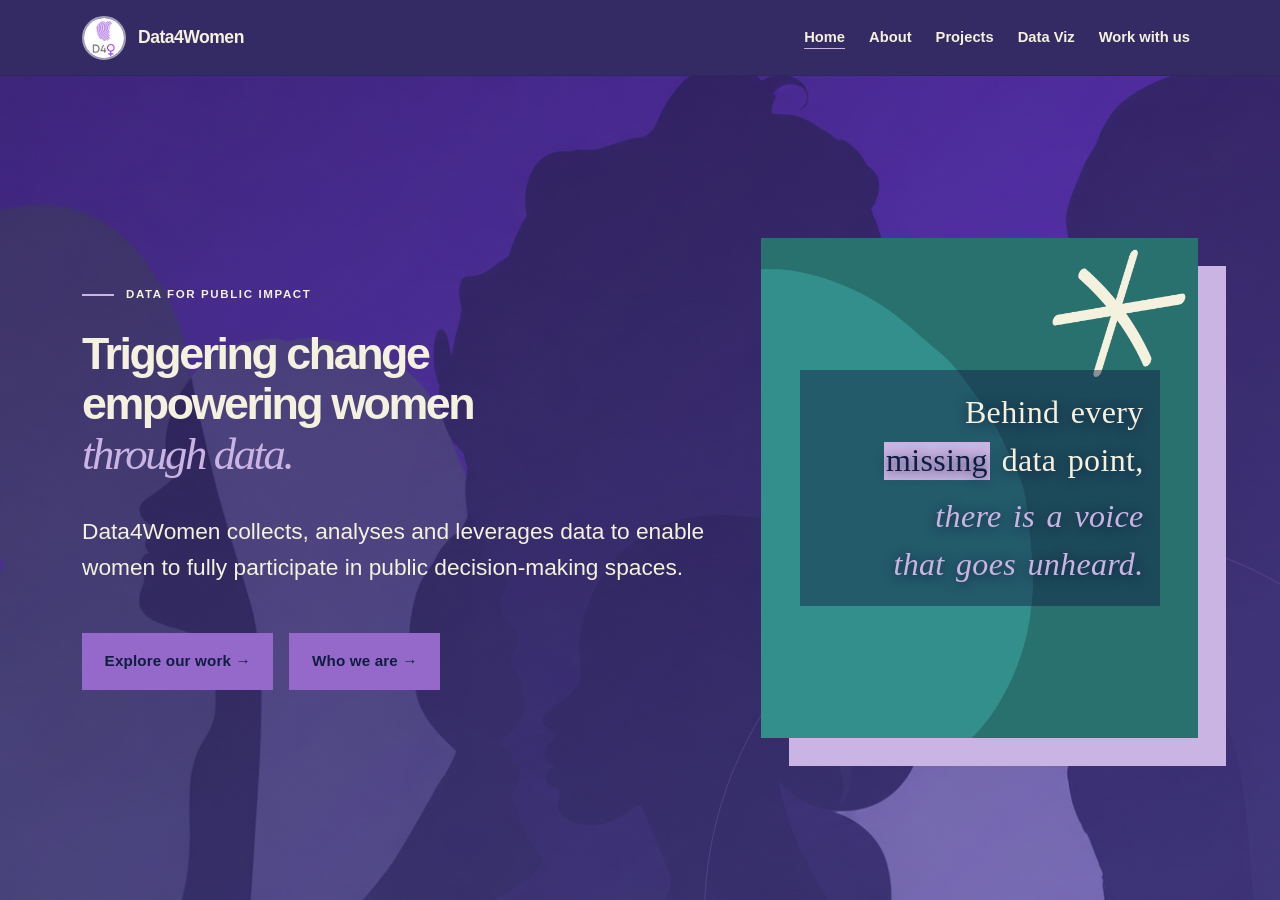
==== commit a457c12b: "Update site" ====
--- a/index.html
+++ b/index.html
@@ -30,11 +30,9 @@
         <div class="collapse navbar-collapse" id="mainNav">
           <ul class="navbar-nav ms-auto align-items-lg-center gap-lg-2">
             <li class="nav-item"><a class="nav-link active" aria-current="page" href="index.html">Home</a></li>
-            <li class="nav-item dropdown">
-              <a class="nav-link dropdown-toggle" href="#" role="button" data-bs-toggle="dropdown" aria-expanded="false">Projects</a>
-              <ul class="dropdown-menu"><li><a class="dropdown-item" href="projects/ants-or-cicadas.html">Ants or Cicadas?</a></li><li><a class="dropdown-item" href="projects/municipales-2026.html">Municipales 2026</a></li></ul>
-            </li>
             <li class="nav-item"><a class="nav-link" href="about.html">About</a></li>
+            <li class="nav-item"><a class="nav-link" href="projects.html">Projects</a></li>
+            <li class="nav-item"><a class="nav-link" href="data-viz.html">Data Viz</a></li>
             <li class="nav-item"><a class="nav-link" href="https://www.linkedin.com/company/data4women" target="_blank" rel="noopener noreferrer">Work with us</a></li>
           </ul>
         </div>
@@ -50,7 +48,7 @@
               <h1>Triggering change<br>empowering women<br><em>through data.</em></h1>
               <p class="hero-copy">Data4Women collects, analyses and leverages data to enable women to fully participate in public decision-making spaces.</p>
               <div class="hero-actions d-flex flex-column flex-sm-row gap-3 mt-5">
-                <a class="btn btn-primary btn-lg" href="projects/ants-or-cicadas.html">Explore our work <span aria-hidden="true">→</span></a>
+                <a class="btn btn-primary btn-lg" href="projects.html">Explore our work <span aria-hidden="true">→</span></a>
                 <a class="btn btn-primary btn-lg" href="about.html">Who we are <span aria-hidden="true">→</span></a>
               </div>
             </div>
--- a/style.css
+++ b/style.css
@@ -262,6 +262,32 @@
 .page-card span { display: block; margin-bottom: 2.5rem; color: var(--violet); font-size: .7rem; font-weight: 800; }
 .page-card h2 { margin-bottom: 1rem; font-size: 1.65rem; letter-spacing: -.035em; }
 .page-card p { margin: 0; color: rgba(16,29,66,.72); line-height: 1.65; }
+
+.viz-hero { padding: 8rem 0 2rem; }
+.viz-hero h1 { margin: 0; font-size: clamp(2.75rem, 6vw, 5rem); }
+.viz-gallery { padding-bottom: 4rem; }
+.viz-back, .viz-back:hover { color: var(--white); }
+.viz-back { display: inline-block; margin-bottom: 1rem; }
+.viz-dashboard { width: 100%; height: clamp(36rem, 85vh, 58rem); border: 0; background: #fff; }
+.viz-dashboard:not([hidden]) { display: block; margin-bottom: 1rem; }
+.viz-card {
+  display: flex;
+  height: 100%;
+  flex-direction: column;
+  gap: .85rem;
+  padding: 1rem;
+  background: #fff;
+  color: var(--ink);
+  text-decoration: none;
+}
+.viz-card h2 { margin: 0; font-size: 1.3rem; font-weight: 800; }
+.viz-card p { margin: 0; }
+.viz-preview { display: block; width: 100%; height: auto; aspect-ratio: 14 / 9; object-fit: contain; }
+.viz-illustration { background: #f7f4fb; }
+.viz-card-action { margin-top: auto; color: var(--violet-dark); font-weight: 700; }
+.viz-card:hover .viz-card-action, .viz-card:focus-visible .viz-card-action { text-decoration: underline; }
+.viz-card:focus-visible { outline: 3px solid var(--white); outline-offset: 4px; }
+
 .timeline-block { margin-top: 4rem; padding-top: 0; border-top: 0; }
 .timeline-heading { margin-bottom: 3rem; }
 .timeline {
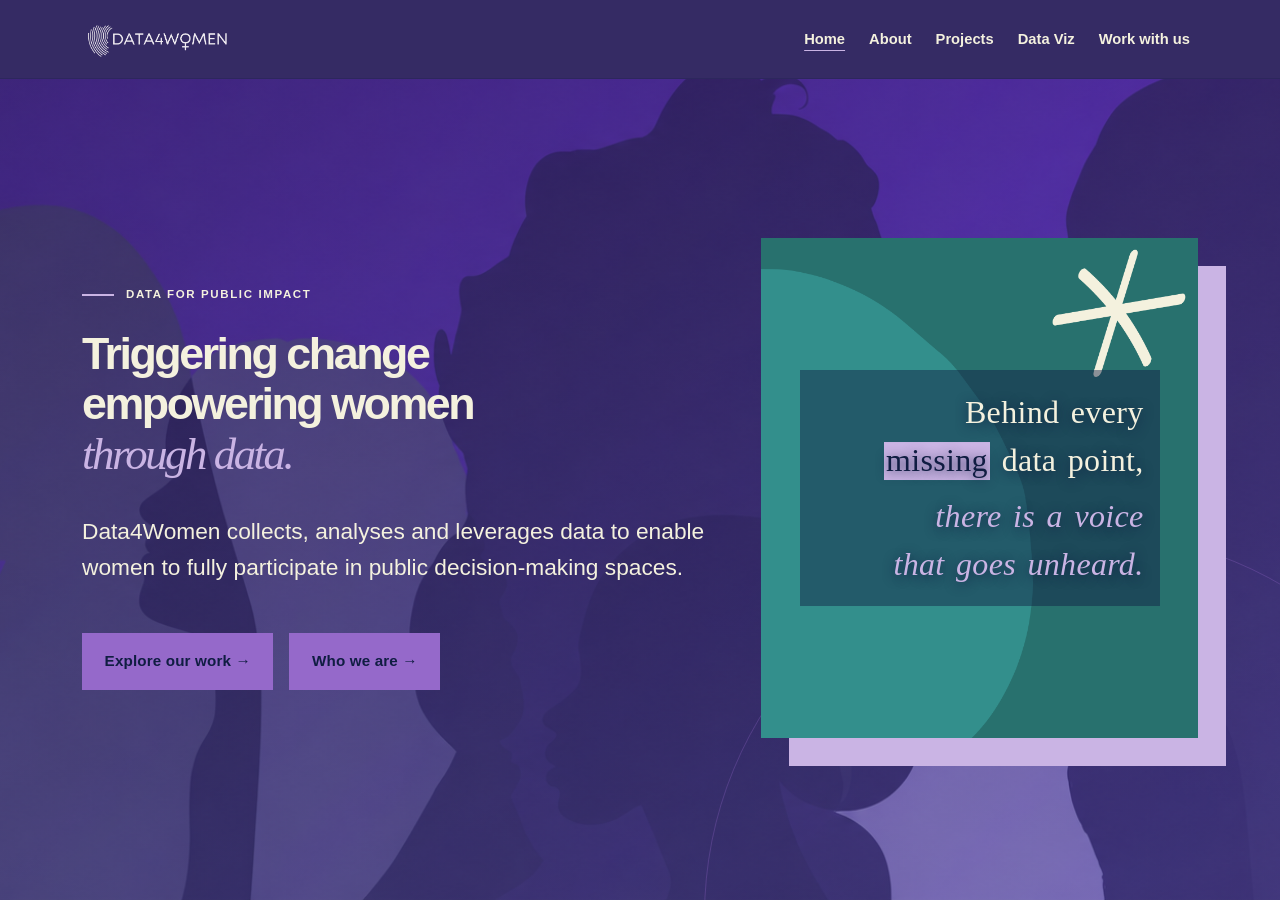
==== commit ab6641e5: "changes in web" ====
--- a/index.html
+++ b/index.html
@@ -4,16 +4,17 @@
     <meta charset="utf-8">
     <meta name="viewport" content="width=device-width, initial-scale=1">
     <meta name="description" content="Data4Women collects, analyses and turns data into action so women can fully participate in public decision-making.">
-    <meta name="theme-color" content="#28716e">
+    <meta name="theme-color">
     <meta property="og:title" content="Data4Women — Evidence for equal decisions">
     <meta property="og:description" content="We make gender data visible, useful and actionable.">
     <meta property="og:type" content="website">
     <meta property="og:url" content="https://data4women-org.github.io/">
     <title>Data4Women — Evidence for equal decisions</title>
     <link rel="preconnect" href="https://cdn.jsdelivr.net" crossorigin>
-    <link rel="icon" href="assets/data4women_logo.jpeg" type="image/jpeg">
+    <link rel="icon" href="assets/data4women_logo.png" type="image/png">
     <link href="https://cdn.jsdelivr.net/npm/bootstrap@5.3.8/dist/css/bootstrap.min.css" rel="stylesheet" integrity="sha384-sRIl4kxILFvY47J16cr9ZwB07vP4J8+LH7qKQnuqkuIAvNWLzeN8tE5YBujZqJLB" crossorigin="anonymous">
     <link rel="stylesheet" href="style.css">
+    <script src="theme-color.js" defer></script>
   </head>
   <body class="home-page">
     <a class="skip-link" href="#main-content">Skip to main content</a>
@@ -21,8 +22,7 @@
     <nav class="navbar navbar-expand-lg fixed-top" aria-label="Main navigation">
       <div class="container">
         <a class="navbar-brand" href="index.html" aria-label="Data4Women home">
-          <img class="brand-logo" src="assets/data4women_logo.jpeg" alt="" width="44" height="44">
-          <span>Data4Women</span>
+          <img class="brand-logo" src="assets/data4women_logo.png" alt="Data4Women" width="2172" height="724">
         </a>
         <button class="navbar-toggler" type="button" data-bs-toggle="collapse" data-bs-target="#mainNav" aria-controls="mainNav" aria-expanded="false" aria-label="Open navigation">
           <span class="navbar-toggler-icon"></span>
--- a/style.css
+++ b/style.css
@@ -1,14 +1,4 @@
-:root {
-  --ink: #101d42;
-  --paper: #28716e;
-  --white: #f4f1de;
-  --violet: #9569ca;
-  --violet-dark: #352B64;
-  --coral: #cab4e4;
-  --lightgreen: #338f8c;
-  --lime: #28716e;
-  --line: rgba(16, 29, 66, 0.2);
-}
+@import url("palette.css");
 
 html { scroll-behavior: smooth; scroll-padding-top: 78px; }
 
@@ -67,20 +57,20 @@
 }
 
 .brand-logo {
-  width: 2.75rem;
-  height: 2.75rem;
-  border: 2px solid rgba(255,255,255,.55);
-  border-radius: 50%;
-  object-fit: cover;
+  display: block;
+  width: auto;
+  height: 3.25rem;
+  max-width: 60vw;
+  object-fit: contain;
 }
 
 .navbar-brand:hover, .navbar-brand:focus { color: var(--white); }
 .nav-link { color: var(--white); font-size: .92rem; font-weight: 600; }
 .nav-link:hover, .nav-link:focus { color: var(--coral); }
 .nav-link.active { color: var(--white) !important; text-decoration: underline; text-decoration-color: var(--coral); text-underline-offset: .35rem; }
-.navbar-toggler { border-color: rgba(255,255,255,.55); }
+.navbar-toggler { border-color: var(--pure-white-55); }
 .navbar-toggler-icon { filter: brightness(0) invert(1); }
-.dropdown-menu { padding: .5rem; border: 1px solid var(--line); border-radius: 0; background: var(--white); box-shadow: 0 12px 30px rgba(73,40,113,.12); }
+.dropdown-menu { padding: .5rem; border: 1px solid var(--line); border-radius: 0; background: var(--white); box-shadow: 0 12px 30px var(--shadow-violet-12); }
 .dropdown-item { padding: .65rem .8rem; color: var(--ink); font-size: .88rem; font-weight: 650; }
 .dropdown-item:hover, .dropdown-item:focus { color: var(--white); background: var(--violet-dark); }
 
@@ -107,7 +97,7 @@
 .home-page .hero {
   color: var(--white);
   background-color: var(--violet-dark);
-  background-image: linear-gradient(rgba(16,29,66,.24), rgba(40,113,110,.18)), url("assets/Fond-enhanced.png");
+  background-image: linear-gradient(var(--ink-24), var(--paper-18)), url("assets/Fond-enhanced.png");
   background-position: center;
   background-size: cover;
 }
@@ -123,7 +113,7 @@
   bottom: -25rem;
   width: 48rem;
   height: 48rem;
-  border: 1px solid rgba(149, 105, 202, .3);
+  border: 1px solid var(--violet-30);
   border-radius: 50%;
   content: "";
 }
@@ -176,14 +166,14 @@
   padding: 1.15rem 1rem;
   transform: translate(-50%, -50%);
   color: var(--white);
-  background: rgba(16,29,66,.46);
+  background: var(--ink-46);
   font-family: Georgia, "Times New Roman", serif;
   font-size: clamp(2rem, 2vw, 4rem);
   line-height: 1.5;
   letter-spacing: .01em;
   word-spacing: .1em;
   text-align: center;
-  text-shadow: 0 2px 12px rgba(16,29,66,.85);
+  text-shadow: 0 2px 12px var(--ink-85);
 }
 .chart-message strong { color: var(--coral); font-weight: 400; font-style: italic; }
 .chart-message-line { display: block; width: 100%; text-align: right; }
@@ -193,7 +183,7 @@
   background: var(--coral);
 }
 .chart-message-accent-start { margin-top: .45rem; }
-.orbit { position: absolute; border: 1px solid rgba(255,255,255,.24); border-radius: 50%; }
+.orbit { position: absolute; border: 1px solid var(--pure-white-24); border-radius: 50%; }
 /*.orbit-one { top: 3rem; right: -5rem; width: 20rem; height: 20rem; }
 /*.orbit-one { top: 3rem; right: -5rem; width: 20rem; height: 20rem; }
 .orbit-two { right: 1rem; bottom: -7rem; width: 16rem; height: 16rem; }
@@ -201,7 +191,7 @@
 .dot-one { top: 4rem; right: 4rem; }
 .dot-two { bottom: 4rem; right: 3rem; background: var(--coral); }
 .dot-three { top: 1rem; right: 1.5rem; width: 8px; height: 8px; }
-.data-line { position: absolute; height: 1px; transform-origin: left; background: rgba(255,255,255,.35); }
+.data-line { position: absolute; height: 1px; transform-origin: left; background: var(--pure-white-35); }
 .line-one { top: 4.45rem; left: 2rem; width: 17rem; transform: rotate(10deg); }
 .line-two { bottom: 4.4rem; left: 3.4rem; width: 19rem; transform: rotate(-33deg); }*/
 
@@ -211,9 +201,9 @@
 .section-heading { padding-bottom: 3rem; border-bottom: 1px solid var(--line); }
 .section-intro { max-width: 390px; margin: 0; font-size: 1.1rem; line-height: 1.6; }
 
-.project-feature { overflow: hidden; background: var(--white); box-shadow: 0 22px 70px rgba(73, 40, 113, .14); }
+.project-feature { overflow: hidden; background: var(--white); box-shadow: 0 22px 70px var(--shadow-violet-14); }
 .project-visual { position: relative; overflow: hidden; min-height: 530px; background: var(--lime); }
-.project-visual::before, .project-visual::after { position: absolute; border: 1px solid rgba(16,29,66,.32); border-radius: 50%; content: ""; }
+.project-visual::before, .project-visual::after { position: absolute; border: 1px solid var(--ink-32); border-radius: 50%; content: ""; }
 .project-visual::before { top: -14rem; left: -6rem; width: 36rem; height: 36rem; }
 .project-visual::after { right: -10rem; bottom: -13rem; width: 32rem; height: 32rem; }
 .project-question { position: absolute; z-index: 2; top: 50%; left: 50%; width: 80%; transform: translate(-50%, -50%); text-align: center; font-family: Georgia, "Times New Roman", serif; font-size: clamp(2.2rem, 4vw, 4rem); font-style: italic; line-height: 1.04; }
@@ -222,16 +212,16 @@
 .axis-y { top: 50%; left: 1.4rem; transform: rotate(-90deg) translateX(-50%); transform-origin: left; }
 .axis-x { right: 1.4rem; bottom: 1.2rem; }
 .project-copy { display: flex; min-height: 530px; padding: 3rem; flex-direction: column; justify-content: space-between; color: var(--white); background: var(--ink); }
-.project-type, .project-number { color: rgba(255,255,255,.65); font-size: .68rem; font-weight: 700; letter-spacing: .1em; text-transform: uppercase; }
+.project-type, .project-number { color: var(--pure-white-65); font-size: .68rem; font-weight: 700; letter-spacing: .1em; text-transform: uppercase; }
 .project-copy h3 { margin-bottom: 1.8rem; font-family: Georgia, "Times New Roman", serif; font-size: clamp(3rem, 5vw, 5rem); font-style: italic; font-weight: 400; line-height: .9; }
-.project-copy p { max-width: 360px; color: rgba(255,255,255,.75); font-size: 1.03rem; line-height: 1.65; }
-.text-link { display: flex; padding-top: 1rem; border-top: 1px solid rgba(255,255,255,.25); justify-content: space-between; color: var(--white); font-weight: 700; text-decoration: none; }
+.project-copy p { max-width: 360px; color: var(--pure-white-75); font-size: 1.03rem; line-height: 1.65; }
+.text-link { display: flex; padding-top: 1rem; border-top: 1px solid var(--pure-white-25); justify-content: space-between; color: var(--white); font-weight: 700; text-decoration: none; }
 .text-link:hover { color: var(--coral); }
 
 .about-section { color: var(--white); background: var(--violet-dark); }
 .about-lead { margin-bottom: 2rem; color: var(--white); font-family: Georgia, "Times New Roman", serif; font-size: clamp(1.8rem, 3vw, 2.8rem); line-height: 1.18; }
-.about-section .col-lg-6 > p:not(.about-lead) { max-width: 600px; color: rgba(255,255,255,.7); font-size: 1.08rem; line-height: 1.7; }
-.principles { border-top: 1px solid rgba(255,255,255,.2); padding-top: 1.5rem; }
+.about-section .col-lg-6 > p:not(.about-lead) { max-width: 600px; color: var(--pure-white-70); font-size: 1.08rem; line-height: 1.7; }
+.principles { border-top: 1px solid var(--pure-white-20); padding-top: 1.5rem; }
 .principles span { display: block; margin-bottom: 1rem; color: var(--coral); font-size: .7rem; }
 .principles strong { display: block; max-width: 120px; font-size: .86rem; line-height: 1.35; }
 
@@ -239,11 +229,11 @@
 .approach-item:last-child { border-bottom: 1px solid var(--line); }
 .approach-item > span { padding-top: .35rem; color: var(--violet); font-size: .72rem; font-weight: 800; }
 .approach-item h3 { margin-bottom: .5rem; font-size: 1.65rem; letter-spacing: -.035em; }
-.approach-item p { max-width: 560px; margin: 0; color: rgba(16,29,66,.72); line-height: 1.65; }
+.approach-item p { max-width: 560px; margin: 0; color: var(--ink-72); line-height: 1.65; }
 
 .contact-section { padding: 7rem 0; color: var(--white); background: var(--violet); }
 .contact-section .btn-light { --bs-btn-color: var(--ink); --bs-btn-bg: var(--coral); --bs-btn-border-color: var(--coral); --bs-btn-hover-bg: var(--white); --bs-btn-hover-border-color: var(--white); }
-footer { padding: 2rem 0; color: rgba(255,255,255,.6); background: var(--ink); font-size: .75rem; }
+footer { padding: 2rem 0; color: var(--pure-white-60); background: var(--ink); font-size: .75rem; }
 .footer-brand { color: var(--white); font-size: 1.05rem; font-weight: 800; text-decoration: none; }
 
 .inner-hero { padding: 11rem 0 6rem; border-bottom: 0; color: var(--white); }
@@ -254,6 +244,9 @@
 .inner-hero .lead { max-width: 760px; margin-top: 2rem; font-size: clamp(1.2rem, 2.2vw, 1.55rem); line-height: 1.55; }
 .about-intro { display: grid; grid-template-columns: minmax(0, 2fr) minmax(240px, .8fr); gap: clamp(2rem, 5vw, 5rem); align-items: center; }
 .about-copy { max-width: 980px; }
+.about-pillars { margin-top: 2rem; max-width: 760px; font-size: clamp(1.2rem, 2.2vw, 1.55rem); font-weight: 300; line-height: 1.55; }
+.about-pillars ul { margin: 0; padding-left: 1.5em; list-style: disc; }
+.about-pillars li + li { margin-top: .75rem; }
 .about-sign { display: flex; justify-content: center; }
 .about-sign img { display: block; width: 100%; max-width: 380px; height: auto; }
 .page-content { padding: 7rem 0; color: var(--white); }
@@ -261,14 +254,14 @@
 .page-card { height: 100%; padding: 2rem; border-top: 3px solid var(--coral); color: var(--ink); background: var(--white); }
 .page-card span { display: block; margin-bottom: 2.5rem; color: var(--violet); font-size: .7rem; font-weight: 800; }
 .page-card h2 { margin-bottom: 1rem; font-size: 1.65rem; letter-spacing: -.035em; }
-.page-card p { margin: 0; color: rgba(16,29,66,.72); line-height: 1.65; }
+.page-card p { margin: 0; color: var(--ink-72); line-height: 1.65; }
 
 .viz-hero { padding: 8rem 0 2rem; }
 .viz-hero h1 { margin: 0; font-size: clamp(2.75rem, 6vw, 5rem); }
 .viz-gallery { padding-bottom: 4rem; }
 .viz-back, .viz-back:hover { color: var(--white); }
 .viz-back { display: inline-block; margin-bottom: 1rem; }
-.viz-dashboard { width: 100%; height: clamp(36rem, 85vh, 58rem); border: 0; background: #fff; }
+.viz-dashboard { width: 100%; height: clamp(36rem, 85vh, 58rem); border: 0; background: var(--pure-white); }
 .viz-dashboard:not([hidden]) { display: block; margin-bottom: 1rem; }
 .viz-card {
   display: flex;
@@ -276,14 +269,15 @@
   flex-direction: column;
   gap: .85rem;
   padding: 1rem;
-  background: #fff;
+  background: var(--pure-white);
   color: var(--ink);
   text-decoration: none;
 }
 .viz-card h2 { margin: 0; font-size: 1.3rem; font-weight: 800; }
 .viz-card p { margin: 0; }
+.viz-card-author { display: block; margin-top: .5rem; font-size: .85em; }
 .viz-preview { display: block; width: 100%; height: auto; aspect-ratio: 14 / 9; object-fit: contain; }
-.viz-illustration { background: #f7f4fb; }
+.viz-illustration { background: var(--violet-pale); }
 .viz-card-action { margin-top: auto; color: var(--violet-dark); font-weight: 700; }
 .viz-card:hover .viz-card-action, .viz-card:focus-visible .viz-card-action { text-decoration: underline; }
 .viz-card:focus-visible { outline: 3px solid var(--white); outline-offset: 4px; }
@@ -305,7 +299,7 @@
   right: 12.5%;
   left: 12.5%;
   height: 2px;
-  background: rgba(255,255,255,.45);
+  background: var(--pure-white-45);
   content: "";
 }
 .timeline li { position: relative; }
@@ -325,7 +319,7 @@
   font-weight: 850;
 }
 .timeline h3 { margin-bottom: .8rem; font-size: 1.35rem; letter-spacing: -.035em; }
-.timeline p { max-width: 250px; margin: 0; color: rgba(255,255,255,.78); line-height: 1.6; }
+.timeline p { max-width: 250px; margin: 0; color: var(--pure-white-78); line-height: 1.6; }
 .timeline-content { text-align: center; }
 .timeline-content p { margin-inline: auto; }
 .next-page { padding: 4rem 0; color: var(--white); background: var(--violet-dark); }
@@ -386,3 +380,5 @@
   html { scroll-behavior: auto; }
   *, *::before, *::after { scroll-behavior: auto !important; transition-duration: .01ms !important; }
 }
+
+.project-author-logo { display: block; width: 12rem; max-width: 100%; height: auto; }
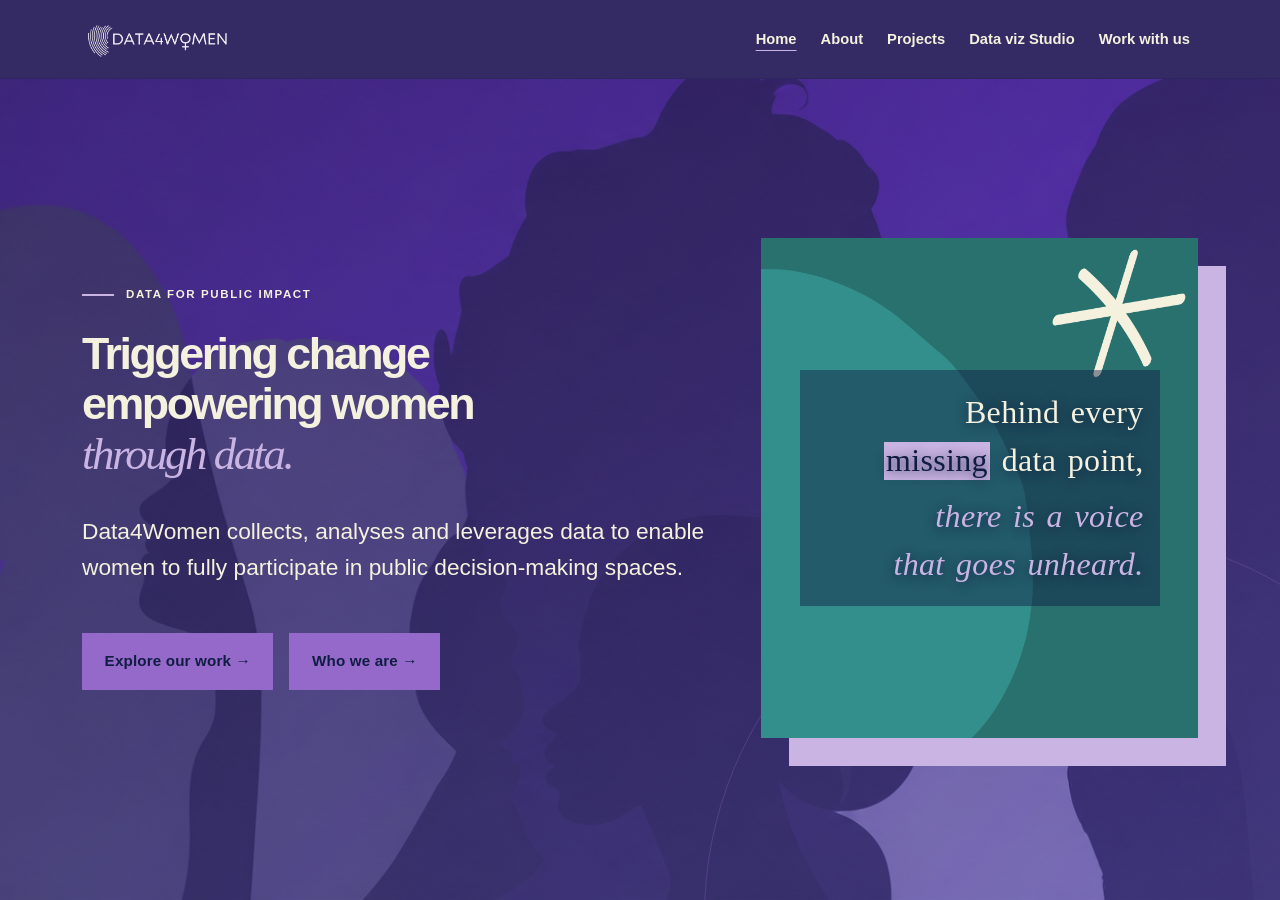
==== commit 3b26ea86: "changes in web 2" ====
--- a/index.html
+++ b/index.html
@@ -32,7 +32,7 @@
             <li class="nav-item"><a class="nav-link active" aria-current="page" href="index.html">Home</a></li>
             <li class="nav-item"><a class="nav-link" href="about.html">About</a></li>
             <li class="nav-item"><a class="nav-link" href="projects.html">Projects</a></li>
-            <li class="nav-item"><a class="nav-link" href="data-viz.html">Data Viz</a></li>
+            <li class="nav-item"><a class="nav-link" href="data-viz.html">Data viz Studio</a></li>
             <li class="nav-item"><a class="nav-link" href="https://www.linkedin.com/company/data4women" target="_blank" rel="noopener noreferrer">Work with us</a></li>
           </ul>
         </div>
--- a/style.css
+++ b/style.css
@@ -381,4 +381,12 @@
   *, *::before, *::after { scroll-behavior: auto !important; transition-duration: .01ms !important; }
 }
 
-.project-author-logo { display: block; width: 12rem; max-width: 100%; height: auto; }
+/* Offset the transparent inset so the visible logo aligns with metadata values. */
+.project-author-logo {
+  display: block;
+  width: 12rem;
+  max-width: 100%;
+  height: auto;
+  margin-top: -.625rem;
+  margin-left: -.375rem;
+}
